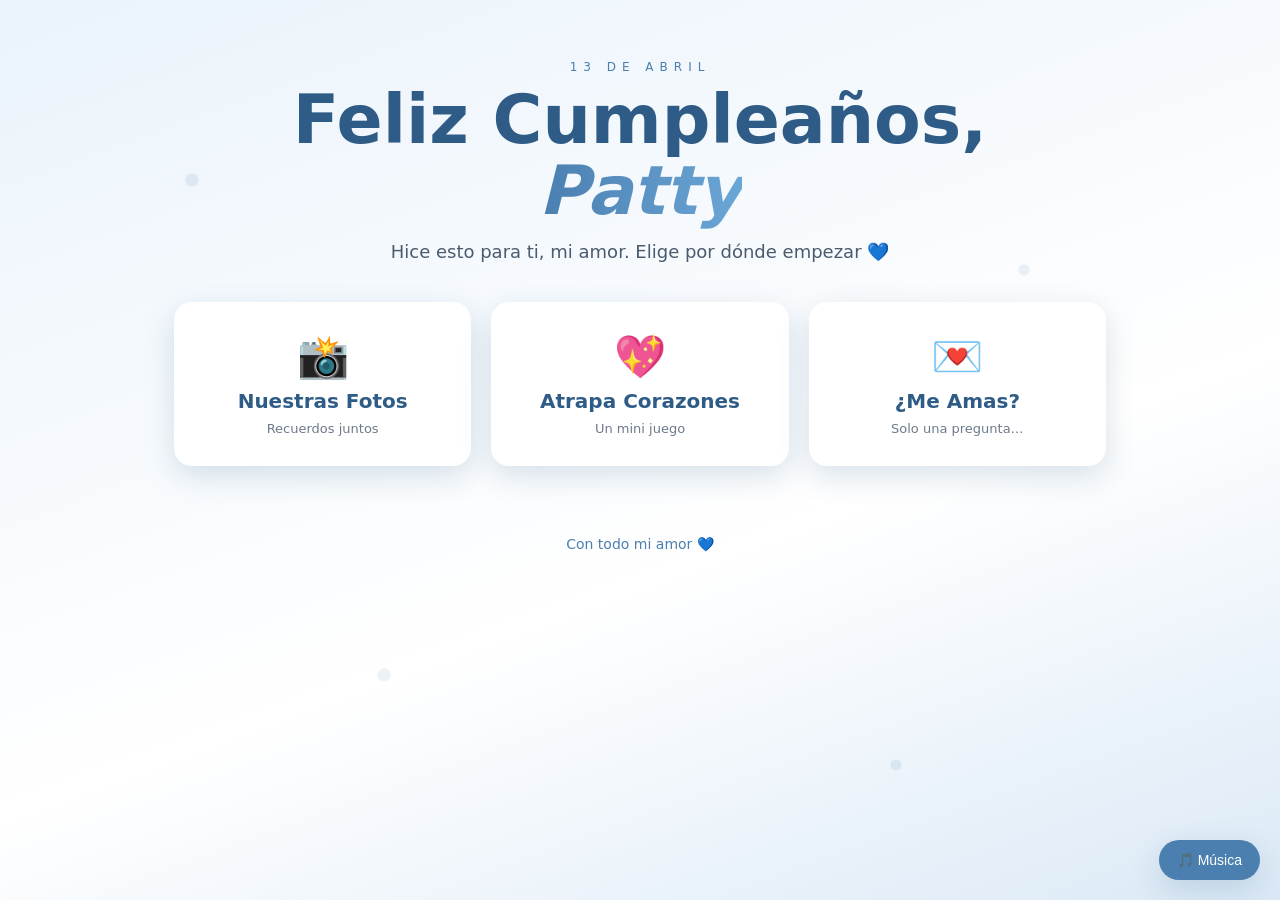
==== index.html @ 24eb4576 "Add files via upload" ====
<!DOCTYPE html>
<html lang="es">
<head>
  <meta charset="UTF-8" />
  <meta name="viewport" content="width=device-width, initial-scale=1.0" />
  <title>Feliz Cumpleaños, Patty 💙</title>
  <link rel="stylesheet" href="styles.css" />
</head>
<body class="home">
  <div class="bg-hearts" aria-hidden="true"></div>

  <main class="hero">
    <p class="kicker">13 de abril</p>
    <h1>Feliz Cumpleaños,<br/><span class="name">Patty</span></h1>
    <p class="tagline">Hice esto para ti, mi amor. Elige por dónde empezar 💙</p>

    <nav class="menu">
      <a class="card" href="gallery.html">
        <span class="icon">📸</span>
        <span class="card-title">Nuestras Fotos</span>
        <span class="card-sub">Recuerdos juntos</span>
      </a>
      <a class="card" href="game.html">
        <span class="icon">💖</span>
        <span class="card-title">Atrapa Corazones</span>
        <span class="card-sub">Un mini juego</span>
      </a>
      <a class="card" href="love.html">
        <span class="icon">💌</span>
        <span class="card-title">¿Me Amas?</span>
        <span class="card-sub">Solo una pregunta…</span>
      </a>
    </nav>

    <audio id="bg-music" loop>
      <source src="music/romeo.mp3" type="audio/mpeg" />
    </audio>
    <button id="music-btn" class="music-btn" aria-label="Reproducir música">🎵 Música</button>
  </main>

  <footer class="footer">Con todo mi amor 💙</footer>

  <script src="script.js"></script>
</body>
</html>
---- styles.css ----
:root {
  --blue: #4A7FB0;
  --blue-dark: #2F5C87;
  --blue-soft: #cfe1f2;
  --white: #ffffff;
  --ink: #1d2b3a;
  --shadow: 0 10px 30px rgba(47, 92, 135, 0.18);
}

* { box-sizing: border-box; }

html, body {
  margin: 0;
  padding: 0;
  font-family: "Segoe UI", system-ui, -apple-system, sans-serif;
  color: var(--ink);
  background: linear-gradient(160deg, #eaf3fb 0%, #ffffff 60%, #dbe9f6 100%);
  min-height: 100vh;
}

a { color: var(--blue-dark); text-decoration: none; }

/* ---------- HOME ---------- */
.home .hero {
  max-width: 980px;
  margin: 0 auto;
  padding: 60px 24px 40px;
  text-align: center;
  position: relative;
  z-index: 2;
}

.kicker {
  letter-spacing: 6px;
  text-transform: uppercase;
  color: var(--blue);
  font-size: 12px;
  margin: 0 0 10px;
}

h1 {
  font-size: clamp(38px, 7vw, 68px);
  margin: 0 0 14px;
  color: var(--blue-dark);
  line-height: 1.05;
}

.name {
  background: linear-gradient(90deg, var(--blue), #6aa6d6);
  -webkit-background-clip: text;
  background-clip: text;
  color: transparent;
  font-style: italic;
}

.tagline {
  color: #4a5b6e;
  font-size: 18px;
  margin: 0 0 40px;
}

.menu {
  display: grid;
  grid-template-columns: repeat(auto-fit, minmax(220px, 1fr));
  gap: 20px;
  margin-top: 20px;
}

.card {
  background: var(--white);
  border-radius: 18px;
  padding: 28px 20px;
  box-shadow: var(--shadow);
  transition: transform 0.25s ease, box-shadow 0.25s ease;
  display: flex;
  flex-direction: column;
  align-items: center;
  gap: 8px;
  border: 2px solid transparent;
}

.card:hover {
  transform: translateY(-6px);
  border-color: var(--blue-soft);
  box-shadow: 0 18px 40px rgba(47, 92, 135, 0.22);
}

.icon { font-size: 42px; }
.card-title { font-size: 20px; font-weight: 700; color: var(--blue-dark); }
.card-sub { font-size: 13px; color: #6c7a8a; }

.footer {
  text-align: center;
  padding: 30px 20px 40px;
  color: var(--blue);
  font-size: 14px;
}

/* Floating background hearts */
.bg-hearts {
  position: fixed;
  inset: 0;
  pointer-events: none;
  background-image:
    radial-gradient(circle at 15% 20%, rgba(74,127,176,0.12) 0 6px, transparent 7px),
    radial-gradient(circle at 80% 30%, rgba(74,127,176,0.10) 0 5px, transparent 6px),
    radial-gradient(circle at 30% 75%, rgba(74,127,176,0.10) 0 6px, transparent 7px),
    radial-gradient(circle at 70% 85%, rgba(74,127,176,0.12) 0 5px, transparent 6px);
}

/* Music button */
.music-btn {
  position: fixed;
  bottom: 20px;
  right: 20px;
  background: var(--blue);
  color: white;
  border: none;
  padding: 12px 18px;
  border-radius: 999px;
  cursor: pointer;
  box-shadow: var(--shadow);
  font-size: 14px;
  z-index: 10;
}
.music-btn:hover { background: var(--blue-dark); }

/* ---------- INNER PAGES ---------- */
.page {
  padding: 30px 20px 60px;
}

.back {
  display: inline-block;
  padding: 8px 14px;
  background: var(--white);
  border-radius: 999px;
  box-shadow: var(--shadow);
  font-size: 14px;
  margin-bottom: 20px;
}
.back:hover { background: var(--blue-soft); }

h2 {
  text-align: center;
  color: var(--blue-dark);
  font-size: 32px;
  margin: 10px 0 20px;
}

.hint {
  text-align: center;
  color: #6c7a8a;
  font-size: 14px;
}
.hint code {
  background: #eef4fa;
  padding: 2px 6px;
  border-radius: 4px;
  color: var(--blue-dark);
}

/* ---------- SLIDER ---------- */
.slider-wrap {
  max-width: 800px;
  margin: 0 auto;
}

.slider {
  position: relative;
  width: 100%;
  aspect-ratio: 4 / 3;
  background: var(--white);
  border-radius: 18px;
  box-shadow: var(--shadow);
  overflow: hidden;
}

.slider img {
  position: absolute;
  inset: 0;
  width: 100%;
  height: 100%;
  object-fit: cover;
  opacity: 0;
  transition: opacity 0.7s ease;
}
.slider img.active { opacity: 1; }

.slider .placeholder {
  position: absolute;
  inset: 0;
  display: flex;
  align-items: center;
  justify-content: center;
  flex-direction: column;
  color: var(--blue-dark);
  text-align: center;
  padding: 30px;
}
.slider .placeholder span { font-size: 60px; margin-bottom: 12px; }

.slider-controls {
  display: flex;
  align-items: center;
  justify-content: center;
  gap: 20px;
  margin-top: 18px;
}
.slider-controls button {
  background: var(--blue);
  color: white;
  border: none;
  width: 44px;
  height: 44px;
  border-radius: 50%;
  font-size: 24px;
  cursor: pointer;
  box-shadow: var(--shadow);
}
.slider-controls button:hover { background: var(--blue-dark); }
#counter { font-weight: 600; color: var(--blue-dark); min-width: 60px; text-align: center; }

/* ---------- GAME ---------- */
.game-wrap {
  max-width: 700px;
  margin: 0 auto;
  text-align: center;
}
.game-hud {
  display: flex;
  justify-content: center;
  gap: 28px;
  margin: 16px 0;
  font-size: 16px;
  color: var(--blue-dark);
}
#game {
  width: 100%;
  max-width: 600px;
  background: linear-gradient(180deg, #eaf3fb, #ffffff);
  border-radius: 18px;
  box-shadow: var(--shadow);
  display: block;
  margin: 0 auto;
  touch-action: none;
}
.game-buttons { margin-top: 16px; }
.game-buttons button, #restart-btn {
  background: var(--blue);
  color: white;
  border: none;
  padding: 12px 28px;
  border-radius: 999px;
  font-size: 16px;
  cursor: pointer;
  box-shadow: var(--shadow);
}
.game-buttons button:hover, #restart-btn:hover { background: var(--blue-dark); }

.game-over {
  margin-top: 20px;
  background: var(--white);
  padding: 24px;
  border-radius: 16px;
  box-shadow: var(--shadow);
}
.hidden { display: none !important; }

/* ---------- LOVE PAGE ---------- */
.love-page { display: flex; align-items: center; justify-content: center; min-height: 100vh; }
.love-wrap {
  max-width: 600px;
  width: 100%;
  text-align: center;
  background: var(--white);
  padding: 40px 30px;
  border-radius: 24px;
  box-shadow: var(--shadow);
  position: relative;
}
#love-question { font-size: 28px; }
.love-buttons {
  margin-top: 30px;
  display: flex;
  gap: 20px;
  justify-content: center;
  align-items: center;
  position: relative;
  min-height: 80px;
}
.btn-yes, .btn-no {
  padding: 14px 32px;
  font-size: 18px;
  border-radius: 999px;
  border: none;
  cursor: pointer;
  font-weight: 600;
  box-shadow: var(--shadow);
}
.btn-yes { background: var(--blue); color: white; }
.btn-yes:hover { background: var(--blue-dark); transform: scale(1.05); transition: 0.2s; }
.btn-no {
  background: white;
  color: var(--blue-dark);
  border: 2px solid var(--blue-soft);
  position: relative;
  transition: top 0.15s, left 0.15s;
}

.love-final h3 {
  color: var(--blue-dark);
  font-size: 28px;
  margin: 0 0 12px;
}
.love-final p { font-size: 18px; color: #4a5b6e; }

@media (max-width: 600px) {
  h1 { font-size: 42px; }
  .game-hud { flex-direction: column; gap: 6px; }
}
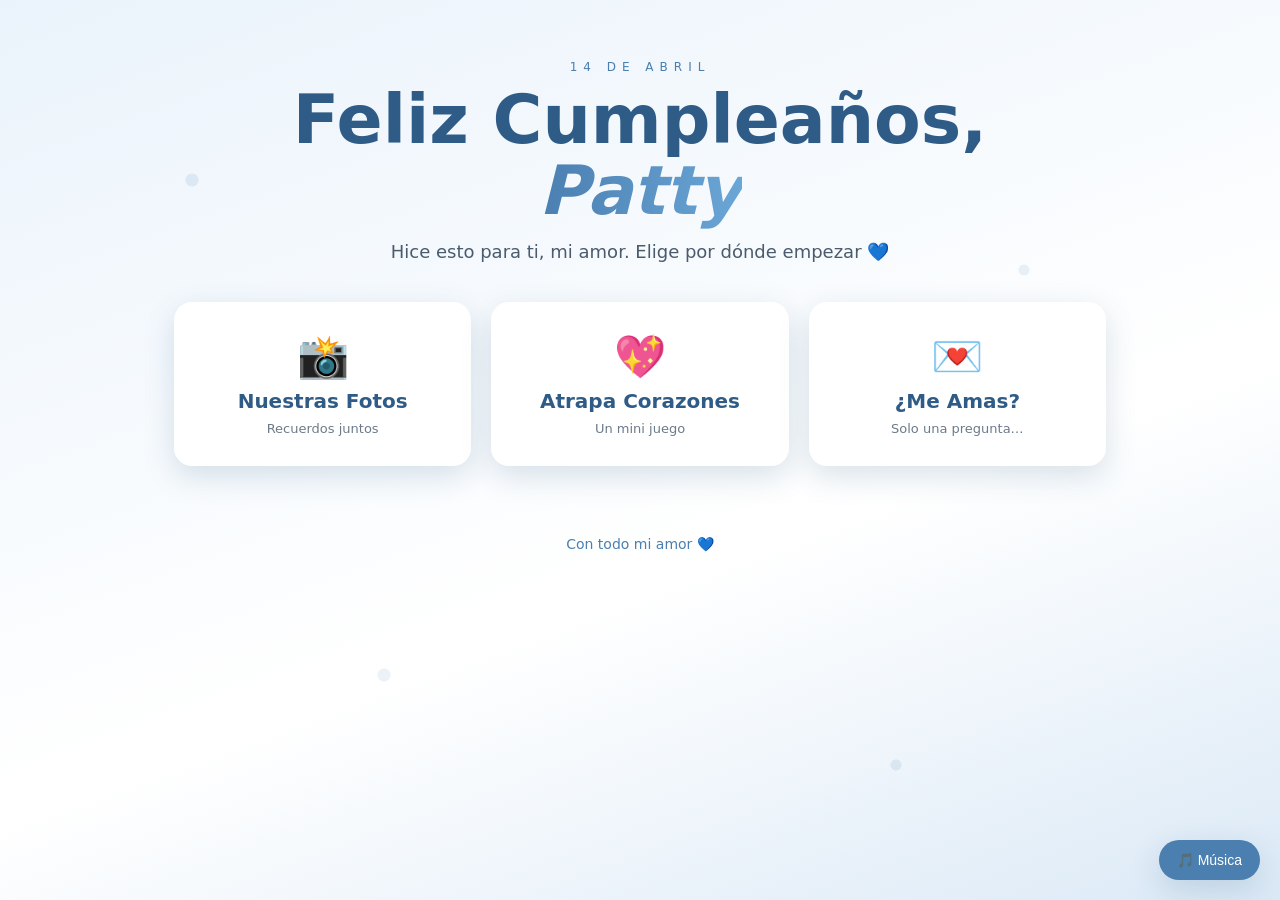
==== commit e2032ff9: "Add files via upload" ====
--- a/index.html
+++ b/index.html
@@ -10,7 +10,7 @@
   <div class="bg-hearts" aria-hidden="true"></div>
 
   <main class="hero">
-    <p class="kicker">13 de abril</p>
+    <p class="kicker">14 de abril</p>
     <h1>Feliz Cumpleaños,<br/><span class="name">Patty</span></h1>
     <p class="tagline">Hice esto para ti, mi amor. Elige por dónde empezar 💙</p>
 
